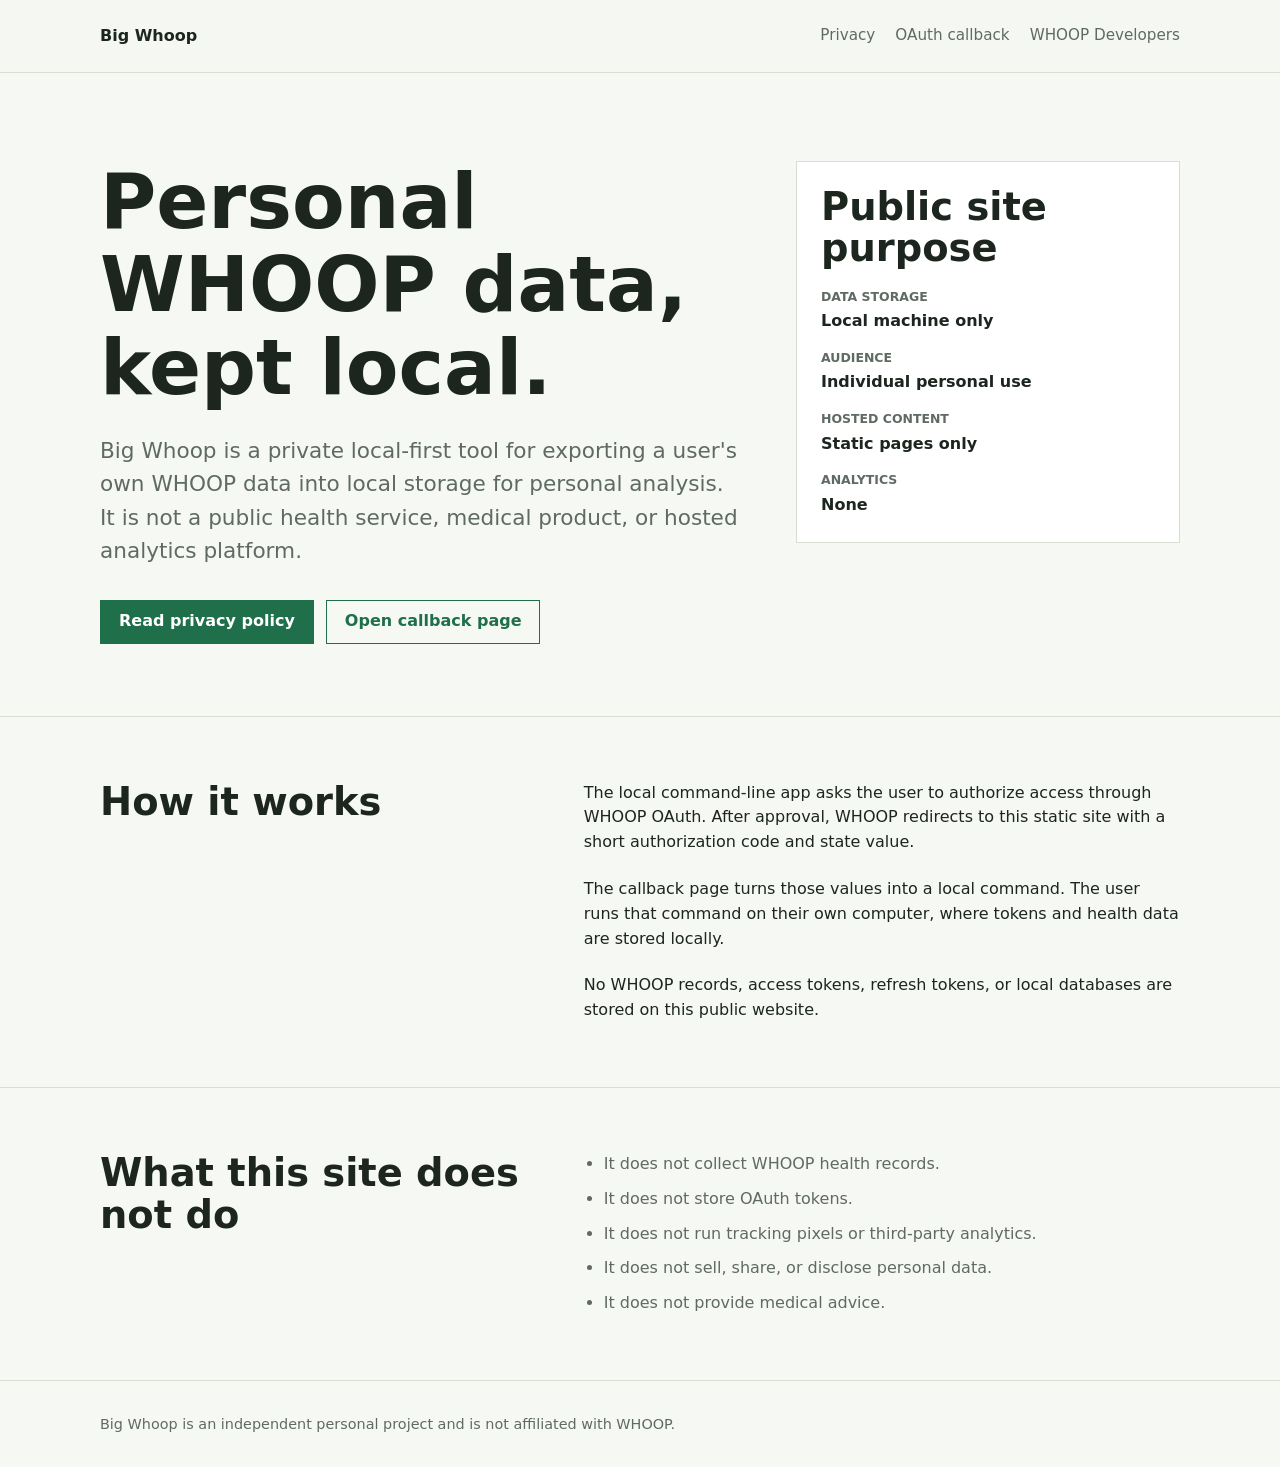
==== site/index.html @ 6ac947f6 "init" ====
<!doctype html>
<html lang="en">
  <head>
    <meta charset="utf-8">
    <meta name="viewport" content="width=device-width, initial-scale=1">
    <title>Big Whoop</title>
    <meta name="description" content="Big Whoop is a local-first personal WHOOP data export and analytics tool.">
    <link rel="stylesheet" href="./styles.css">
  </head>
  <body>
    <header class="site-header">
      <nav class="shell nav" aria-label="Main navigation">
        <a class="brand" href="./">Big Whoop</a>
        <div class="nav-links">
          <a href="./privacy/">Privacy</a>
          <a href="./oauth/callback/">OAuth callback</a>
          <a href="https://developer.whoop.com/" rel="noreferrer">WHOOP Developers</a>
        </div>
      </nav>
    </header>

    <main>
      <section class="hero">
        <div class="shell hero-grid">
          <div>
            <h1>Personal WHOOP data, kept local.</h1>
            <p class="lede">Big Whoop is a private local-first tool for exporting a user's own WHOOP data into local storage for personal analysis. It is not a public health service, medical product, or hosted analytics platform.</p>
            <div class="actions">
              <a class="button" href="./privacy/">Read privacy policy</a>
              <a class="button secondary" href="./oauth/callback/">Open callback page</a>
            </div>
          </div>
          <aside class="status-panel" aria-label="Project status">
            <h2>Public site purpose</h2>
            <dl>
              <div>
                <dt>Data storage</dt>
                <dd>Local machine only</dd>
              </div>
              <div>
                <dt>Audience</dt>
                <dd>Individual personal use</dd>
              </div>
              <div>
                <dt>Hosted content</dt>
                <dd>Static pages only</dd>
              </div>
              <div>
                <dt>Analytics</dt>
                <dd>None</dd>
              </div>
            </dl>
          </aside>
        </div>
      </section>

      <section class="section">
        <div class="shell section-grid">
          <h2>How it works</h2>
          <div class="stack">
            <p>The local command-line app asks the user to authorize access through WHOOP OAuth. After approval, WHOOP redirects to this static site with a short authorization code and state value.</p>
            <p>The callback page turns those values into a local command. The user runs that command on their own computer, where tokens and health data are stored locally.</p>
            <p>No WHOOP records, access tokens, refresh tokens, or local databases are stored on this public website.</p>
          </div>
        </div>
      </section>

      <section class="section">
        <div class="shell section-grid">
          <h2>What this site does not do</h2>
          <ul class="list">
            <li>It does not collect WHOOP health records.</li>
            <li>It does not store OAuth tokens.</li>
            <li>It does not run tracking pixels or third-party analytics.</li>
            <li>It does not sell, share, or disclose personal data.</li>
            <li>It does not provide medical advice.</li>
          </ul>
        </div>
      </section>
    </main>

    <footer class="site-footer">
      <div class="shell">Big Whoop is an independent personal project and is not affiliated with WHOOP.</div>
    </footer>
  </body>
</html>
---- site/styles.css ----
:root {
  color-scheme: light;
  --bg: #f6f8f3;
  --ink: #1c261f;
  --muted: #5f6b62;
  --line: #d7dfd5;
  --panel: #ffffff;
  --accent: #1f6f4a;
  --accent-ink: #ffffff;
  --warn: #8a5a00;
  font-family: Inter, ui-sans-serif, system-ui, -apple-system, BlinkMacSystemFont, "Segoe UI", sans-serif;
}

* {
  box-sizing: border-box;
}

body {
  margin: 0;
  background: var(--bg);
  color: var(--ink);
  line-height: 1.55;
}

a {
  color: var(--accent);
}

.shell {
  width: min(1080px, calc(100% - 40px));
  margin: 0 auto;
}

.site-header {
  border-bottom: 1px solid var(--line);
  background: rgba(246, 248, 243, 0.92);
}

.nav {
  min-height: 72px;
  display: flex;
  align-items: center;
  justify-content: space-between;
  gap: 24px;
}

.brand {
  color: var(--ink);
  font-size: 1rem;
  font-weight: 760;
  text-decoration: none;
}

.nav-links {
  display: flex;
  align-items: center;
  gap: 20px;
  font-size: 0.95rem;
}

.nav-links a {
  color: var(--muted);
  text-decoration: none;
}

.hero {
  padding: 88px 0 72px;
  border-bottom: 1px solid var(--line);
}

.hero-grid {
  display: grid;
  grid-template-columns: minmax(0, 1.25fr) minmax(280px, 0.75fr);
  gap: 56px;
  align-items: start;
}

h1,
h2,
h3 {
  margin: 0;
  line-height: 1.08;
  letter-spacing: 0;
}

h1 {
  max-width: 760px;
  font-size: clamp(2.5rem, 6vw, 5.8rem);
}

h2 {
  font-size: clamp(1.7rem, 3vw, 2.6rem);
}

h3 {
  font-size: 1.05rem;
}

p {
  margin: 0;
}

.lede {
  max-width: 680px;
  margin-top: 24px;
  color: var(--muted);
  font-size: clamp(1.05rem, 2vw, 1.35rem);
}

.actions {
  display: flex;
  flex-wrap: wrap;
  gap: 12px;
  margin-top: 32px;
}

.button {
  display: inline-flex;
  align-items: center;
  justify-content: center;
  min-height: 44px;
  padding: 0 18px;
  border: 1px solid var(--accent);
  background: var(--accent);
  color: var(--accent-ink);
  font-weight: 690;
  text-decoration: none;
}

.button.secondary {
  background: transparent;
  color: var(--accent);
}

.status-panel {
  padding: 24px;
  border: 1px solid var(--line);
  background: var(--panel);
}

.status-panel dl {
  margin: 18px 0 0;
  display: grid;
  gap: 14px;
}

.status-panel dt {
  color: var(--muted);
  font-size: 0.78rem;
  font-weight: 720;
  text-transform: uppercase;
}

.status-panel dd {
  margin: 3px 0 0;
  font-weight: 650;
}

.section {
  padding: 64px 0;
  border-bottom: 1px solid var(--line);
}

.section-grid {
  display: grid;
  grid-template-columns: minmax(220px, 0.42fr) minmax(0, 0.58fr);
  gap: 52px;
}

.stack {
  display: grid;
  gap: 22px;
}

.list {
  margin: 0;
  padding-left: 20px;
  color: var(--muted);
}

.list li + li {
  margin-top: 10px;
}

.notice {
  padding: 18px 20px;
  border-left: 4px solid var(--warn);
  background: #fff7df;
  color: #4e390c;
}

.code-box {
  margin-top: 18px;
  padding: 18px;
  overflow-x: auto;
  border: 1px solid var(--line);
  background: #111711;
  color: #e7f0e8;
  font: 0.94rem/1.55 ui-monospace, SFMono-Regular, Menlo, Consolas, monospace;
}

.callback-card {
  margin: 56px auto;
  width: min(860px, calc(100% - 40px));
  padding: 32px;
  border: 1px solid var(--line);
  background: var(--panel);
}

.field {
  display: grid;
  gap: 8px;
  margin-top: 18px;
}

.field label {
  color: var(--muted);
  font-size: 0.82rem;
  font-weight: 720;
  text-transform: uppercase;
}

.field input {
  width: 100%;
  min-height: 44px;
  padding: 9px 11px;
  border: 1px solid var(--line);
  color: var(--ink);
  font: 0.95rem ui-monospace, SFMono-Regular, Menlo, Consolas, monospace;
}

.site-footer {
  padding: 32px 0;
  color: var(--muted);
  font-size: 0.9rem;
}

@media (max-width: 760px) {
  .shell {
    width: min(100% - 28px, 1080px);
  }

  .nav {
    align-items: flex-start;
    flex-direction: column;
    justify-content: center;
    padding: 18px 0;
  }

  .nav-links {
    flex-wrap: wrap;
    gap: 14px;
  }

  .hero {
    padding: 54px 0 48px;
  }

  .hero-grid,
  .section-grid {
    grid-template-columns: 1fr;
    gap: 30px;
  }
}
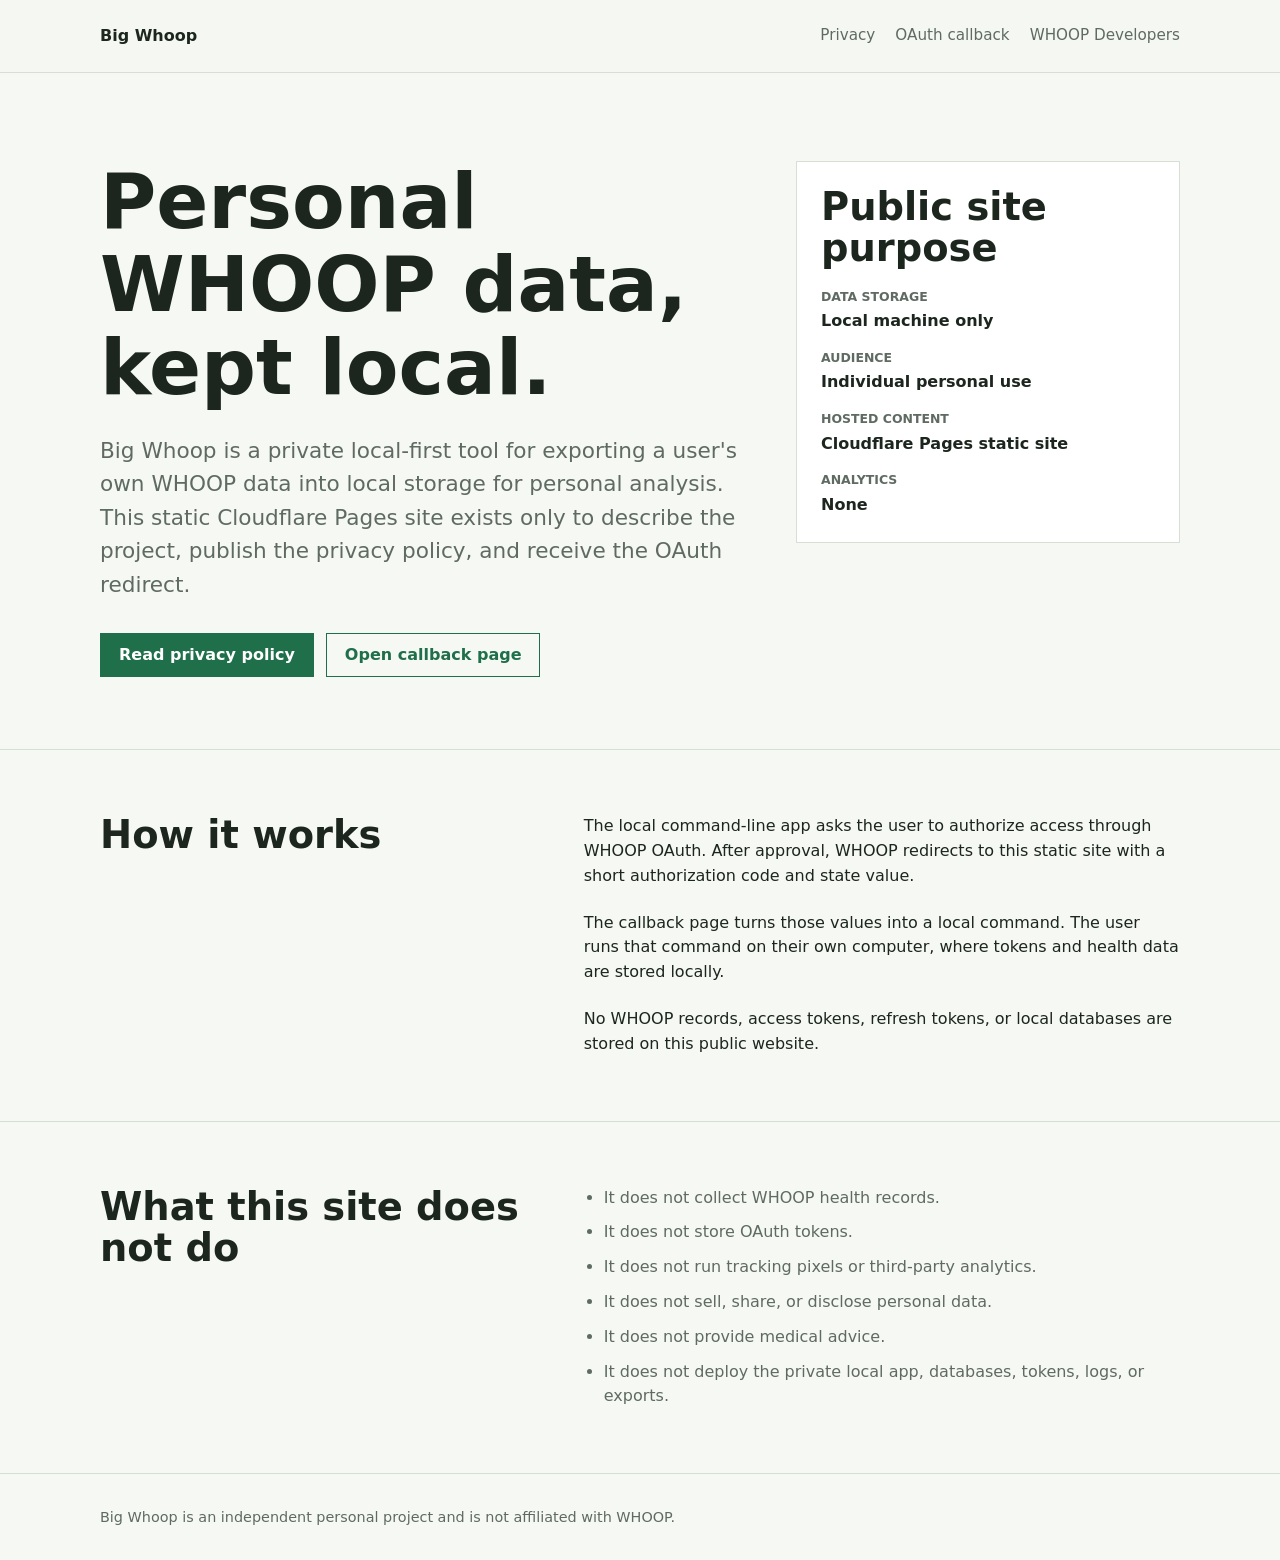
==== commit ce550a82: "Configure Cloudflare Pages compliance site Update the public static site and setup docs for Cloudfla" ====
--- a/site/index.html
+++ b/site/index.html
@@ -24,7 +24,7 @@
         <div class="shell hero-grid">
           <div>
             <h1>Personal WHOOP data, kept local.</h1>
-            <p class="lede">Big Whoop is a private local-first tool for exporting a user's own WHOOP data into local storage for personal analysis. It is not a public health service, medical product, or hosted analytics platform.</p>
+            <p class="lede">Big Whoop is a private local-first tool for exporting a user's own WHOOP data into local storage for personal analysis. This static Cloudflare Pages site exists only to describe the project, publish the privacy policy, and receive the OAuth redirect.</p>
             <div class="actions">
               <a class="button" href="./privacy/">Read privacy policy</a>
               <a class="button secondary" href="./oauth/callback/">Open callback page</a>
@@ -43,7 +43,7 @@
               </div>
               <div>
                 <dt>Hosted content</dt>
-                <dd>Static pages only</dd>
+                <dd>Cloudflare Pages static site</dd>
               </div>
               <div>
                 <dt>Analytics</dt>
@@ -74,6 +74,7 @@
             <li>It does not run tracking pixels or third-party analytics.</li>
             <li>It does not sell, share, or disclose personal data.</li>
             <li>It does not provide medical advice.</li>
+            <li>It does not deploy the private local app, databases, tokens, logs, or exports.</li>
           </ul>
         </div>
       </section>
@@ -84,4 +85,3 @@
     </footer>
   </body>
 </html>
-
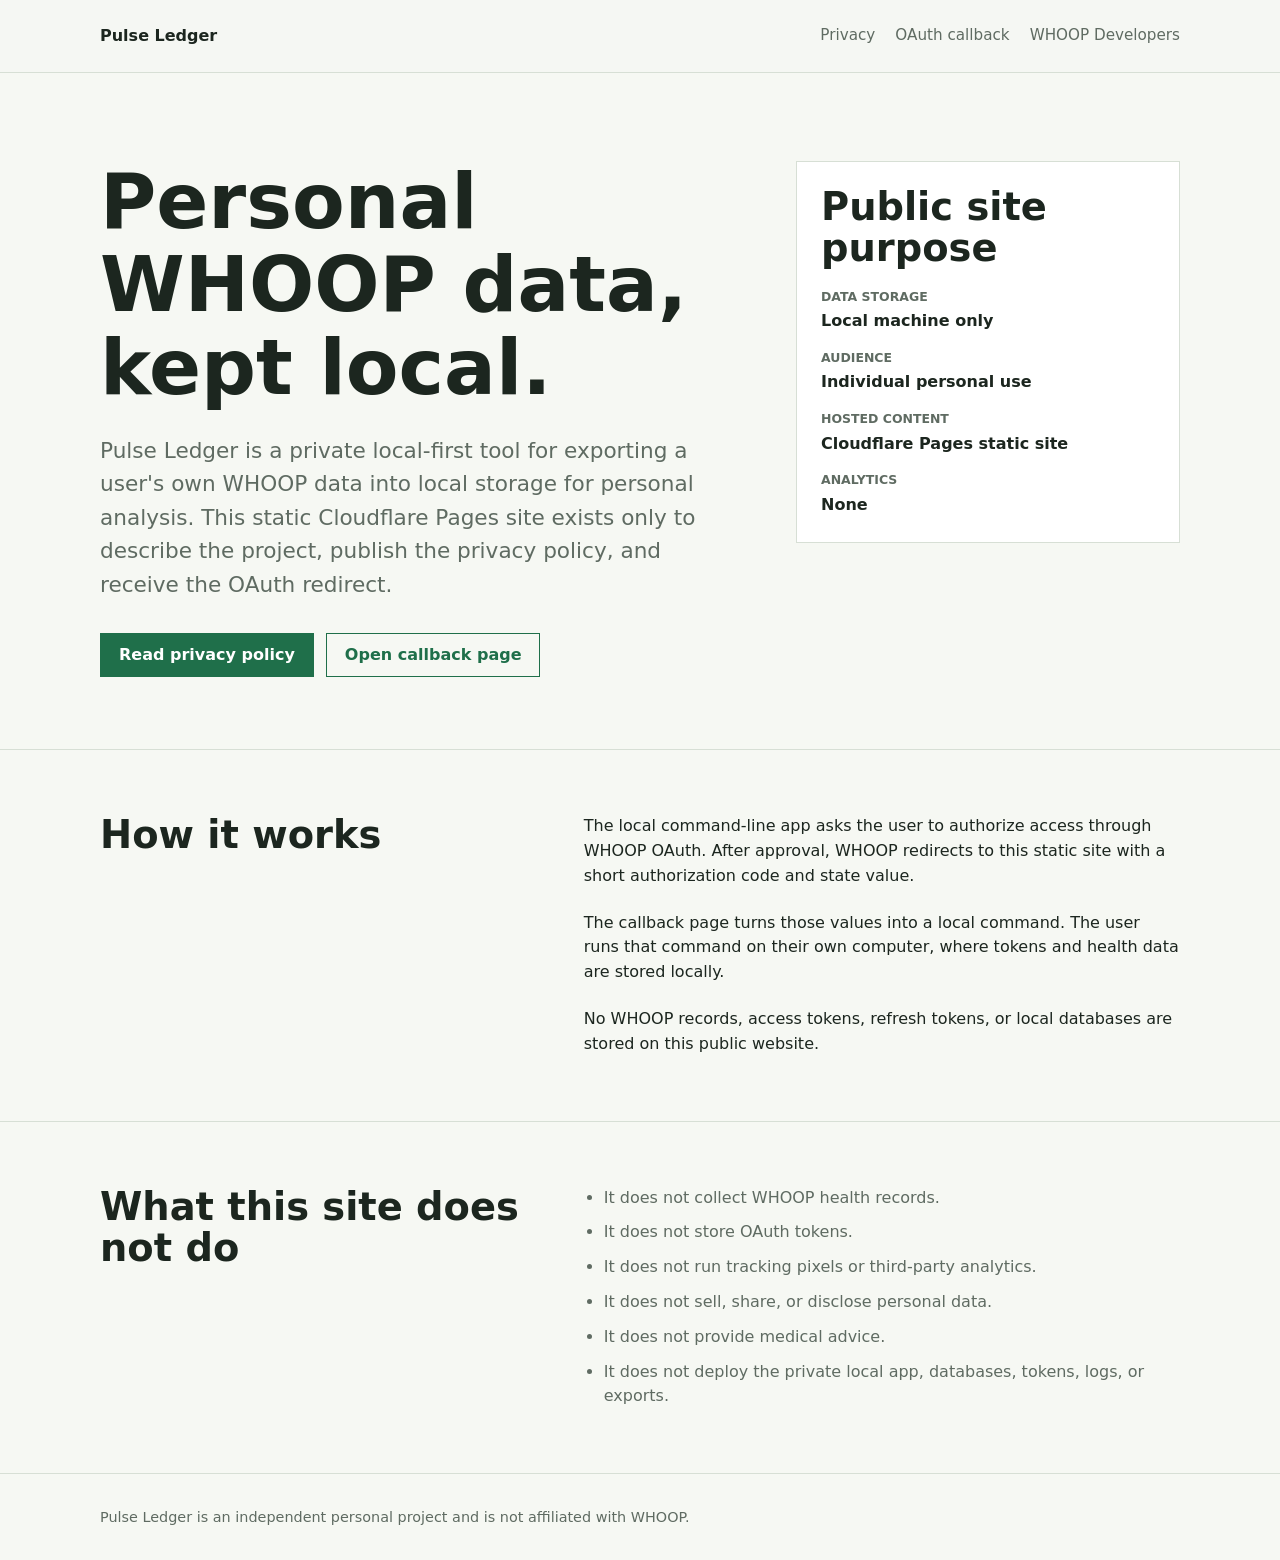
==== commit 0c1649d4: "Rename public app identity to Pulse Ledger Replace Big Whoop branding and code-facing examples in th" ====
--- a/site/index.html
+++ b/site/index.html
@@ -3,14 +3,14 @@
   <head>
     <meta charset="utf-8">
     <meta name="viewport" content="width=device-width, initial-scale=1">
-    <title>Big Whoop</title>
-    <meta name="description" content="Big Whoop is a local-first personal WHOOP data export and analytics tool.">
+    <title>Pulse Ledger</title>
+    <meta name="description" content="Pulse Ledger is a local-first personal WHOOP data export and analytics tool.">
     <link rel="stylesheet" href="./styles.css">
   </head>
   <body>
     <header class="site-header">
       <nav class="shell nav" aria-label="Main navigation">
-        <a class="brand" href="./">Big Whoop</a>
+        <a class="brand" href="./">Pulse Ledger</a>
         <div class="nav-links">
           <a href="./privacy/">Privacy</a>
           <a href="./oauth/callback/">OAuth callback</a>
@@ -24,7 +24,7 @@
         <div class="shell hero-grid">
           <div>
             <h1>Personal WHOOP data, kept local.</h1>
-            <p class="lede">Big Whoop is a private local-first tool for exporting a user's own WHOOP data into local storage for personal analysis. This static Cloudflare Pages site exists only to describe the project, publish the privacy policy, and receive the OAuth redirect.</p>
+            <p class="lede">Pulse Ledger is a private local-first tool for exporting a user's own WHOOP data into local storage for personal analysis. This static Cloudflare Pages site exists only to describe the project, publish the privacy policy, and receive the OAuth redirect.</p>
             <div class="actions">
               <a class="button" href="./privacy/">Read privacy policy</a>
               <a class="button secondary" href="./oauth/callback/">Open callback page</a>
@@ -81,7 +81,7 @@
     </main>
 
     <footer class="site-footer">
-      <div class="shell">Big Whoop is an independent personal project and is not affiliated with WHOOP.</div>
+      <div class="shell">Pulse Ledger is an independent personal project and is not affiliated with WHOOP.</div>
     </footer>
   </body>
 </html>
